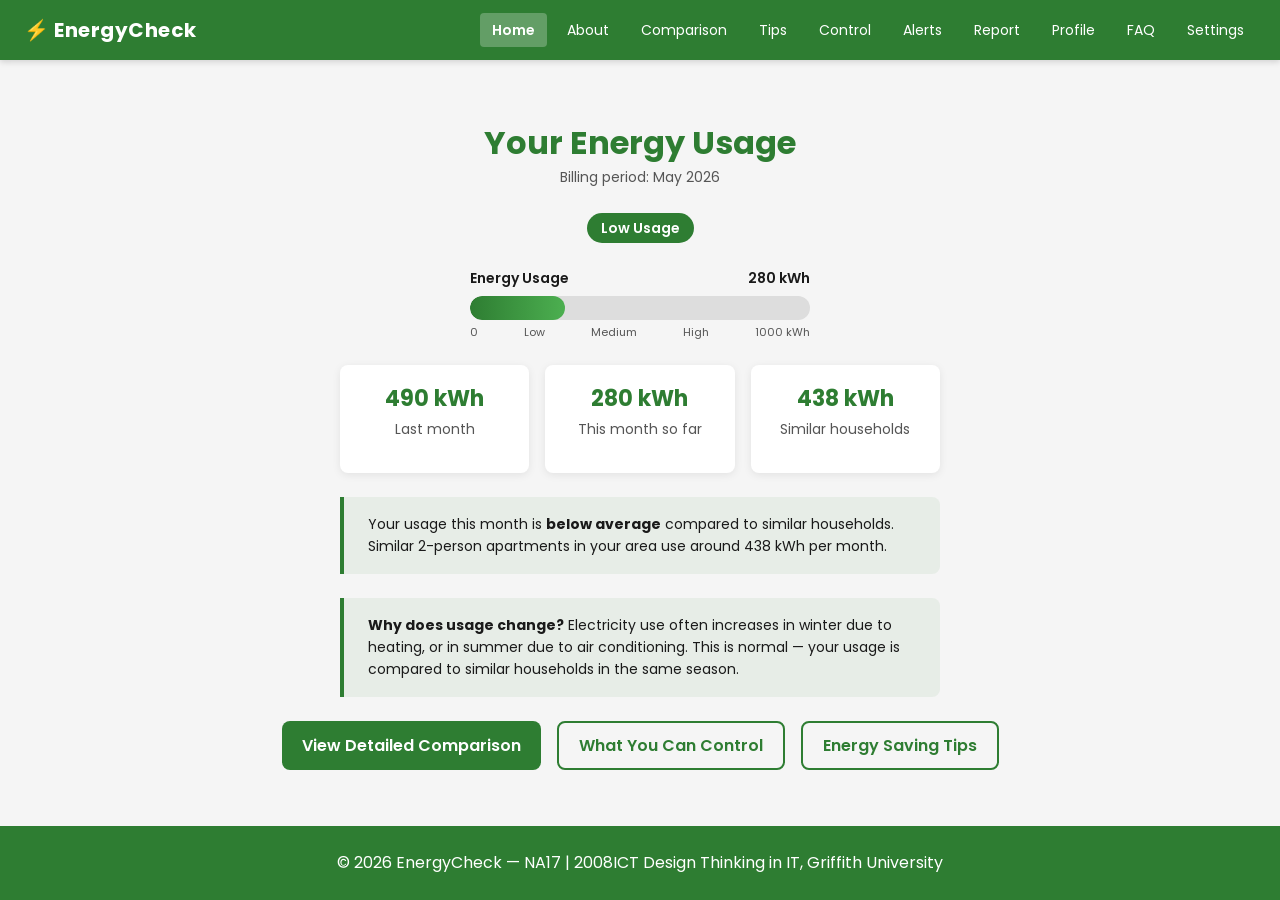
==== index.html @ 5f7b2640 "Add explanation for seasonal electricity usage changes Added a section explaining why electricity us" ====
<!DOCTYPE html>
<html lang="en">

<head>
    <!--
        EnergyCheck — Home page
        Original author: Rana Toor s5371045, NA17
        Updated by: Vy (Thi Tuong Vy Truong) s5434825, NA17
        Changes: fixed <a class="brand"> to <span>, added <main> tag,
        added FR1 colour-coded status badge, added billing period context,
        added comparison context text, improved layout to align with
        Assignment 1 prototype (Section 6, Figure 5).
    -->
    <meta charset="UTF-8">
    <meta name="viewport" content="width=device-width, initial-scale=1.0">
    <link rel="stylesheet" href="style.css">
    <title>Home — EnergyCheck</title>

    <style>
        /* hero section — centre the meter card on the page */
        .hero {
            padding-top: var(--space-xl);
            padding-bottom: var(--space-lg);
            text-align: center;
        }

        /* energy meter bar */
        .meter-wrap {
            margin: var(--space-md) auto;
            max-width: 340px;
        }

        .meter-labels {
            display: flex;
            justify-content: space-between;
            font-size: var(--font-size-small);
            font-weight: 600;
            color: var(--color-text);
            margin-bottom: 6px;
        }

        .meter-bar {
            width: 100%;
            height: 24px;
            background-color: var(--color-border);
            border-radius: 12px;
            overflow: hidden;
        }

        .meter-fill {
            height: 100%;
            border-radius: 12px;
            width: 28%;
            background-color: var(--status-low);
            /* linear-gradient: self-directed learning — adds depth to the bar.
               Source: MDN Web Docs, linear-gradient() */
            background: linear-gradient(90deg, #2E7D32, #4caf50);
        }

        .meter-scale {
            display: flex;
            justify-content: space-between;
            font-size: 11px;
            color: var(--color-text-light);
            margin-top: 4px;
        }

        /* summary stat cards below the meter */
        .stat-grid {
            display: grid;
            grid-template-columns: 1fr 1fr 1fr;
            gap: var(--space-sm);
            margin: var(--space-md) auto;
            max-width: 600px;
        }

        .stat-card {
            text-align: center;
            padding: var(--space-sm);
        }

        .stat-card .stat-value {
            font-size: 22px;
            font-weight: 700;
            color: var(--color-primary);
            margin-bottom: 2px;
        }

        .stat-card .stat-label {
            font-size: var(--font-size-small);
            color: var(--color-text-light);
        }

        /* context callout */
        .context-box {
            background-color: rgba(46, 125, 50, 0.07);
            border-left: 4px solid var(--color-primary);
            border-radius: 0 var(--radius-md) var(--radius-md) 0;
            padding: var(--space-sm) var(--space-md);
            margin: var(--space-md) auto;
            max-width: 600px;
            text-align: left;
        }

        .context-box p {
            margin: 0;
            font-size: var(--font-size-small);
            color: var(--color-text);
        }

        /* action buttons row */
        .action-row {
            display: flex;
            flex-wrap: wrap;
            gap: var(--space-sm);
            justify-content: center;
            margin-top: var(--space-md);
        }

        @media (max-width: 600px) {
            .stat-grid {
                grid-template-columns: 1fr 1fr;
            }
        }
    </style>
</head>

<body>

    <!-- HEADER — updated by Vy: fixed <a class="brand"> to <span class="brand"> -->
    <header class="site-header">
        <span class="brand">⚡ EnergyCheck</span>

        <button class="nav-toggle" id="navToggle" aria-label="Open menu">
            <span></span>
            <span></span>
            <span></span>
        </button>

        <nav id="mainNav">
            <a href="index.html" class="active">Home</a>
            <a href="about.html">About</a>
            <a href="comparison.html">Comparison</a>
            <a href="tips.html">Tips</a>
            <a href="control.html">Control</a>
            <a href="alerts.html">Alerts</a>
            <a href="report.html">Report</a>
            <a href="profile.html">Profile</a>
            <a href="faq.html">FAQ</a>
            <a href="settings.html">Settings</a>
        </nav>
    </header>

    <!-- MAIN — added by Vy; original used <div class="wrapper"> without <main> -->
    <main>
        <div class="container">

            <!-- HERO — energy meter section (FR1) -->
            <section class="hero">

                <h1>Your Energy Usage</h1>
                <p class="text-muted" style="margin-top: 4px; margin-bottom: var(--space-md);">
                    Billing period: May 2026
                </p>

                <!-- FR1 — colour-coded status badge added by Vy -->
                <span class="status-badge low">Low Usage</span>

                <!-- energy meter bar — original by Rana, layout updated by Vy -->
                <div class="meter-wrap">
                    <div class="meter-labels">
                        <span>Energy Usage</span>
                        <span>280 kWh</span>
                    </div>
                    <div class="meter-bar">
                        <div class="meter-fill"></div>
                    </div>
                    <div class="meter-scale">
                        <span>0</span>
                        <span>Low</span>
                        <span>Medium</span>
                        <span>High</span>
                        <span>1000 kWh</span>
                    </div>
                </div>

                <!-- stat cards — original by Rana, updated to 3 cards by Vy to
                     add comparison context (FR3) -->
                <div class="stat-grid">
                    <div class="card stat-card">
                        <p class="stat-value">490 kWh</p>
                        <p class="stat-label">Last month</p>
                    </div>
                    <div class="card stat-card">
                        <p class="stat-value">280 kWh</p>
                        <p class="stat-label">This month so far</p>
                    </div>
                    <div class="card stat-card">
                        <p class="stat-value">438 kWh</p>
                        <p class="stat-label">Similar households</p>
                    </div>
                </div>

                <!-- context box — added by Vy to address evaluator feedback:
                     "graphs need more context so users know if usage is good or bad" -->
                <div class="context-box">
                    <p>
                        Your usage this month is <strong>below average</strong> compared to similar households.
                        Similar 2-person apartments in your area use around 438 kWh per month.
                    </p>
                </div>

                <!-- FR5 — simple explanation for higher bills added by Vy -->
                <div class="context-box" style="margin-top: var(--space-sm);">
                    <p>
                        <strong>Why does usage change?</strong>
                        Electricity use often increases in winter due to heating, or in summer due to
                        air conditioning. This is normal — your usage is compared to similar households
                        in the same season.
                    </p>
                </div>

                <!-- action buttons — original by Rana, updated to use shared .btn class -->
                <div class="action-row">
                    <a href="comparison.html" class="btn">View Detailed Comparison</a>
                    <a href="control.html" class="btn btn-outline">What You Can Control</a>
                    <a href="tips.html" class="btn btn-outline">Energy Saving Tips</a>
                </div>

            </section>

        </div>
    </main>

    <footer class="site-footer">
        <p>© 2026 EnergyCheck — NA17 | 2008ICT Design Thinking in IT, Griffith University</p>
    </footer>

    <script>
        document.getElementById('navToggle').addEventListener('click', function () {
            document.getElementById('mainNav').classList.toggle('open');
        });
    </script>

</body>

</html>
---- style.css ----
/*
    EnergyCheck — shared stylesheet
    Author: Vy (Thi Tuong Vy Truong) s5434825, NA17
    All team members link to this file. Individual page styles
    go in each page's own <style> block.
*/


/* Google Fonts — Poppins, chosen in our Assignment 1 style guide */
@import url('https://fonts.googleapis.com/css2?family=Poppins:wght@400;600;700&display=swap');


/* CSS variables — colours, fonts and spacing all come from
   section 5.2.3 of our design document */
:root {
    /* brand colours */
    --color-primary:    #2E7D32;   /* Forest Green */
    --color-secondary:  #FFBF00;   /* Amber */
    --color-alert:      #F01E2C;   /* Red */
    --color-bg:         #F5F5F5;   /* Off-White */
    --color-white:      #FFFFFF;
    --color-text:       #1A1A1A;
    --color-text-light: #555555;
    --color-border:     #DDDDDD;

    /* status colours for FR1 (green/amber/red indicator) */
    --status-low:    #2E7D32;
    --status-medium: #FFBF00;
    --status-high:   #F01E2C;

    /* typography */
    --font-main:       'Poppins', Helvetica, Roboto, sans-serif;
    --font-size-h1:    32px;
    --font-size-h2:    24px;
    --font-size-body:  16px;
    --font-size-small: 14px;

    /* spacing on an 8px grid */
    --space-xs: 8px;
    --space-sm: 16px;
    --space-md: 24px;
    --space-lg: 40px;
    --space-xl: 64px;

    --radius-sm: 4px;
    --radius-md: 8px;
    --radius-lg: 16px;

    --nav-height: 60px;
    --max-width:  1100px;
}


/* reset — zeroing default browser margin/padding so layout is consistent */
*, *::before, *::after {
    box-sizing: border-box;
    margin: 0;
    padding: 0;
}

body {
    font-family: var(--font-main);
    font-size: var(--font-size-body);
    background-color: var(--color-bg);
    color: var(--color-text);
    line-height: 1.6;
    min-height: 100vh;
    display: flex;
    flex-direction: column;
}

/* flex: 1 makes the footer stick to the bottom even on short pages */
main {
    flex: 1;
}

img {
    max-width: 100%;
    display: block;
}

a {
    color: var(--color-primary);
    text-decoration: none;
}

a:hover {
    text-decoration: underline;
}

ul {
    list-style: none;
}


/* typography — sizes match the style guide table in section 5.2.3 */
h1 {
    font-size: var(--font-size-h1);
    font-weight: 700;
    color: var(--color-primary);
    line-height: 1.2;
}

h2 {
    font-size: var(--font-size-h2);
    font-weight: 600;
    color: var(--color-text);
    line-height: 1.3;
}

h3 {
    font-size: 20px;
    font-weight: 600;
    color: var(--color-text);
}

p {
    font-size: var(--font-size-body);
    color: var(--color-text);
    margin-bottom: var(--space-sm);
}

.text-muted {
    color: var(--color-text-light);
    font-size: var(--font-size-small);
}


/* navigation — shared across all pages.
   Copy the <header class="site-header"> block into each HTML file.
   Add class="active" to the <a> that matches the current page. */
.site-header {
    background-color: var(--color-primary);
    height: var(--nav-height);
    display: flex;
    align-items: center;
    padding-left: var(--space-md);
    padding-right: var(--space-md);
    /* box-shadow from MDN — gives the nav a slight lift so it
       reads as separate from the page content below */
    box-shadow: 0 2px 6px rgba(0,0,0,0.15);
}

.site-header .brand {
    font-size: 20px;
    font-weight: 700;
    color: var(--color-white);
    white-space: nowrap;
    margin-right: auto;
    letter-spacing: 0.5px;
}

.site-header nav {
    display: flex;
    gap: var(--space-xs);
    align-items: center;
}

.site-header nav a {
    color: var(--color-white);
    font-size: var(--font-size-small);
    font-weight: 400;
    padding: 6px 12px;
    border-radius: var(--radius-sm);
    white-space: nowrap;
    /* transition from MDN — fades the hover background in
       instead of snapping, looks less jarring */
    transition: background-color 0.2s;
}

.site-header nav a:hover {
    background-color: rgba(255,255,255,0.15);
    text-decoration: none;
}

.site-header nav a.active {
    background-color: rgba(255,255,255,0.25);
    font-weight: 600;
}

/* NOTE FOR TEAM: to make the mobile menu work, paste this before </body> in your HTML file:

   <script>
     document.querySelector('.nav-toggle')
       .addEventListener('click', function() {
         document.querySelector('.site-header nav')
           .classList.toggle('open');
       });
   </script>
*/

/* hamburger button — only shows on mobile, hidden on desktop */
.nav-toggle {
    display: none;
    background: none;
    border: none;
    cursor: pointer;
    padding: var(--space-xs);
}

.nav-toggle span {
    display: block;
    width: 22px;
    height: 2px;
    background-color: var(--color-white);
    margin-top: 4px;
    margin-bottom: 4px;
    border-radius: 2px;
}

/* responsive nav — collapses to hamburger below 768px */
@media (max-width: 768px) {
    .nav-toggle {
        display: block;
    }

    .site-header nav {
        display: none;
        position: absolute;
        top: var(--nav-height);
        left: 0;
        right: 0;
        background-color: var(--color-primary);
        flex-direction: column;
        align-items: flex-start;
        padding: var(--space-sm) var(--space-md);
        gap: 4px;
        box-shadow: 0 4px 10px rgba(0,0,0,0.2);
    }

    /* JS in each page adds .open to show the menu */
    .site-header nav.open {
        display: flex;
    }

    .site-header nav a {
        width: 100%;
        padding: 10px 12px;
    }
}


/* footer */
.site-footer {
    background-color: var(--color-primary);
    color: var(--color-white);
    text-align: center;
    padding: var(--space-md);
    font-size: var(--font-size-small);
    margin-top: auto;
}

.site-footer p {
    color: var(--color-white);
    margin: 0;
}


/* layout helpers */
.container {
    max-width: var(--max-width);
    margin-left: auto;
    margin-right: auto;
    padding-left: var(--space-md);
    padding-right: var(--space-md);
}

.page-section {
    padding-top: var(--space-lg);
    padding-bottom: var(--space-lg);
}

.section-title {
    margin-bottom: var(--space-md);
    padding-bottom: var(--space-xs);
    border-bottom: 2px solid var(--color-primary);
}


/* buttons — style from section 5.2.3 (green bg, white text, 8px radius) */
.btn {
    display: inline-flex;
    align-items: center;
    justify-content: center;
    background-color: var(--color-primary);
    color: var(--color-white);
    border: none;
    border-radius: var(--radius-md);
    padding: 10px 20px;
    font-family: var(--font-main);
    font-size: var(--font-size-body);
    font-weight: 600;
    cursor: pointer;
    transition: background-color 0.2s; /* MDN — same idea as nav hover */
}

.btn:hover {
    background-color: #1b5e20;
    text-decoration: none;
}

.btn-secondary {
    background-color: var(--color-secondary);
    color: var(--color-text);
}

.btn-secondary:hover {
    background-color: #e5ac00;
}

.btn-outline {
    background-color: transparent;
    color: var(--color-primary);
    border: 2px solid var(--color-primary);
}

.btn-outline:hover {
    background-color: var(--color-primary);
    color: var(--color-white);
}


/* cards */
.card {
    background-color: var(--color-white);
    border-radius: var(--radius-md);
    padding: var(--space-md);
    box-shadow: 0 2px 8px rgba(0,0,0,0.08); /* MDN box-shadow */
}

.card-grid {
    display: grid;
    gap: var(--space-md);
    grid-template-columns: repeat(auto-fit, minmax(260px, 1fr));
}


/* status badges — FR1 colour-coded indicator (green/amber/red) */
.status-badge {
    display: inline-block;
    padding: 4px 14px;
    border-radius: 20px;
    font-size: var(--font-size-small);
    font-weight: 600;
    color: var(--color-white);
}

.status-badge.low    { background-color: var(--status-low); }
.status-badge.medium { background-color: var(--status-medium); color: var(--color-text); }
.status-badge.high   { background-color: var(--status-high); }


/* form elements — used on the Settings page */
.form-group {
    margin-bottom: var(--space-md);
}

.form-group label {
    display: block;
    font-weight: 600;
    margin-bottom: var(--space-xs);
    font-size: var(--font-size-body);
}

.form-group input[type="text"],
.form-group input[type="number"],
.form-group input[type="email"],
.form-group select {
    width: 100%;
    padding: 10px 12px;
    border: 1.5px solid var(--color-border);
    border-radius: var(--radius-md);
    font-family: var(--font-main);
    font-size: var(--font-size-body);
    background-color: var(--color-white);
    color: var(--color-text);
    transition: border-color 0.2s; /* highlights the focused field */
}

.form-group input:focus,
.form-group select:focus {
    outline: none;
    border-color: var(--color-primary);
}


/* toggle switch rows */
.toggle-row {
    display: flex;
    align-items: center;
    justify-content: space-between;
    padding-top: var(--space-sm);
    padding-bottom: var(--space-sm);
    border-bottom: 1px solid var(--color-border);
    gap: var(--space-sm);
}

.toggle-row:last-child {
    border-bottom: none;
}

.toggle-label {
    font-size: var(--font-size-body);
}

.toggle-label .description {
    display: block;
    font-size: var(--font-size-small);
    color: var(--color-text-light);
    font-weight: 400;
}

/* CSS-only toggle switch — learned from MDN.
   The real checkbox is hidden; the visible part is a styled <span>
   that moves using transform when the input is :checked. */
.toggle {
    position: relative;
    display: inline-block;
    width: 48px;
    height: 26px;
    flex-shrink: 0;
}

.toggle input {
    opacity: 0;
    width: 0;
    height: 0;
}

.toggle-slider {
    position: absolute;
    top: 0;
    left: 0;
    right: 0;
    bottom: 0;
    background-color: var(--color-border);
    border-radius: 26px;
    cursor: pointer;
    transition: background-color 0.2s;
}

.toggle-slider::before {
    content: '';
    position: absolute;
    height: 20px;
    width: 20px;
    left: 3px;
    bottom: 3px;
    background-color: var(--color-white);
    border-radius: 50%;
    transition: transform 0.2s; /* slides the circle across when toggled */
}

.toggle input:checked + .toggle-slider {
    background-color: var(--color-primary);
}

.toggle input:checked + .toggle-slider::before {
    transform: translateX(22px);
}


/* dark mode — activated by adding class="dark-mode" to <body>.
   Overriding the variables here means every element updates automatically
   without needing separate dark-mode rules for each one. */
body.dark-mode {
    --color-bg:         #1A1A1A;
    --color-text:       #F0F0F0;
    --color-text-light: #AAAAAA;
    --color-border:     #444444;
    --color-white:      #2A2A2A;
}

body.dark-mode .site-header,
body.dark-mode .site-footer {
    background-color: #1B4D1E;
}

body.dark-mode .card {
    background-color: #2A2A2A;
    box-shadow: 0 2px 8px rgba(0,0,0,0.3);
}
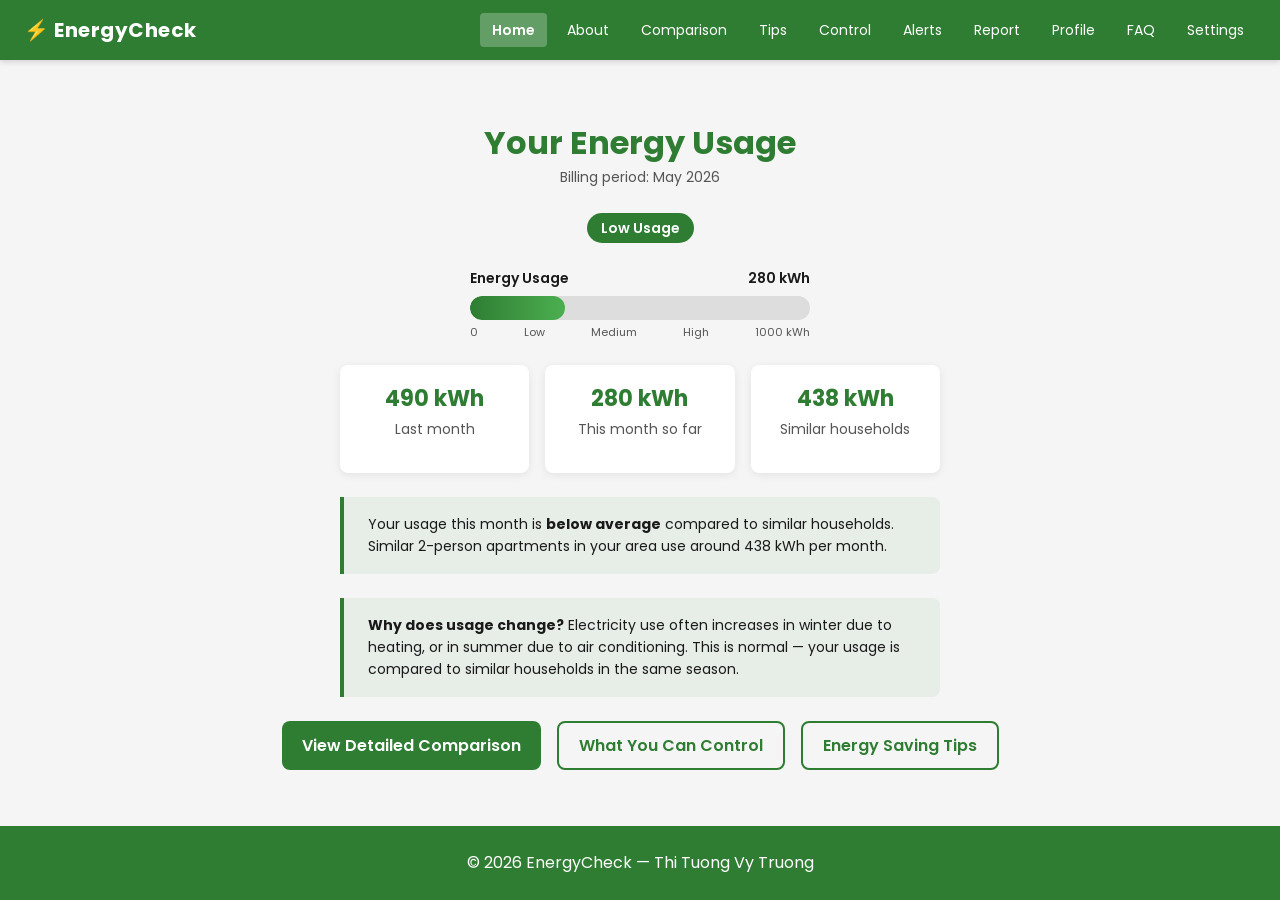
==== commit e9bf04ac: "Implement splash animation on homepage Added splash animation styles for homepage." ====
--- a/index.html
+++ b/index.html
@@ -13,10 +13,62 @@
     -->
     <meta charset="UTF-8">
     <meta name="viewport" content="width=device-width, initial-scale=1.0">
+    <link rel="stylesheet" href="reset.css">
     <link rel="stylesheet" href="style.css">
     <title>Home — EnergyCheck</title>
 
     <style>
+        /* splash animation — homepage only.
+           Runs once on load: a brief overlay + logo fades in then out.
+           Moved here from style.css so it doesn't fire on every page navigation.
+           prefers-reduced-motion cuts it to near-zero for users with motion sensitivity. */
+
+        body::before,
+        body::after {
+            content: '';
+            position: fixed;
+            pointer-events: none;
+            z-index: 9999;
+        }
+
+        body::before {
+            inset: 0;
+            background: radial-gradient(circle at center,
+                    rgba(46, 125, 50, 0.10),
+                    transparent 40%),
+                var(--color-bg);
+            animation: energycheck-overlay 0.9s ease forwards;
+        }
+
+        body::after {
+            top: 50%;
+            left: 50%;
+            transform: translate(-50%, -50%) scale(0.88);
+            font-family: var(--font-main);
+            font-size: 1.6rem;
+            font-weight: 700;
+            color: var(--color-primary);
+            content: '⚡ EnergyCheck';
+            white-space: nowrap;
+            animation: energycheck-logo 0.9s ease forwards;
+        }
+
+        @keyframes energycheck-overlay {
+            0%, 55% { opacity: 1; visibility: visible; }
+            100% { opacity: 0; visibility: hidden; }
+        }
+
+        @keyframes energycheck-logo {
+            0% { opacity: 0; transform: translate(-50%, -50%) scale(0.80); }
+            35% { opacity: 1; transform: translate(-50%, -50%) scale(1); }
+            65% { opacity: 1; transform: translate(-50%, -50%) scale(1); }
+            100% { opacity: 0; transform: translate(-50%, -50%) scale(1.06); visibility: hidden; }
+        }
+
+        @media (prefers-reduced-motion: reduce) {
+            body::before, body::after { animation-duration: 0.01ms; }
+        }
+
         /* hero section — centre the meter card on the page */
         .hero {
             padding-top: var(--space-xl);
@@ -130,12 +182,6 @@
     <!-- HEADER — updated by Vy: fixed <a class="brand"> to <span class="brand"> -->
     <header class="site-header">
         <span class="brand">⚡ EnergyCheck</span>
-
-        <button class="nav-toggle" id="navToggle" aria-label="Open menu">
-            <span></span>
-            <span></span>
-            <span></span>
-        </button>
 
         <nav id="mainNav">
             <a href="index.html" class="active">Home</a>
@@ -172,7 +218,8 @@
                         <span>Energy Usage</span>
                         <span>280 kWh</span>
                     </div>
-                    <div class="meter-bar">
+                    <div class="meter-bar" role="meter" aria-label="Energy usage meter" aria-valuenow="280"
+                        aria-valuemin="0" aria-valuemax="1000" aria-valuetext="280 kilowatt hours, low usage">
                         <div class="meter-fill"></div>
                     </div>
                     <div class="meter-scale">
@@ -233,15 +280,9 @@
     </main>
 
     <footer class="site-footer">
-        <p>© 2026 EnergyCheck — NA17 | 2008ICT Design Thinking in IT, Griffith University</p>
+        <p>© 2026 EnergyCheck — Thi Tuong Vy Truong</p>
     </footer>
 
-    <script>
-        document.getElementById('navToggle').addEventListener('click', function () {
-            document.getElementById('mainNav').classList.toggle('open');
-        });
-    </script>
-
 </body>
 
 </html>
--- a/style.css
+++ b/style.css
@@ -14,25 +14,29 @@
    section 5.2.3 of our design document */
 :root {
     /* brand colours */
-    --color-primary:    #2E7D32;   /* Forest Green */
-    --color-secondary:  #FFBF00;   /* Amber */
-    --color-alert:      #F01E2C;   /* Red */
-    --color-bg:         #F5F5F5;   /* Off-White */
-    --color-white:      #FFFFFF;
-    --color-text:       #1A1A1A;
+    --color-primary: #2E7D32;
+    /* Forest Green */
+    --color-secondary: #FFBF00;
+    /* Amber */
+    --color-alert: #F01E2C;
+    /* Red */
+    --color-bg: #F5F5F5;
+    /* Off-White */
+    --color-white: #FFFFFF;
+    --color-text: #1A1A1A;
     --color-text-light: #555555;
-    --color-border:     #DDDDDD;
+    --color-border: #DDDDDD;
 
     /* status colours for FR1 (green/amber/red indicator) */
-    --status-low:    #2E7D32;
+    --status-low: #2E7D32;
     --status-medium: #FFBF00;
-    --status-high:   #F01E2C;
+    --status-high: #F01E2C;
 
     /* typography */
-    --font-main:       'Poppins', Helvetica, Roboto, sans-serif;
-    --font-size-h1:    32px;
-    --font-size-h2:    24px;
-    --font-size-body:  16px;
+    --font-main: 'Poppins', Helvetica, Roboto, sans-serif;
+    --font-size-h1: 32px;
+    --font-size-h2: 24px;
+    --font-size-body: 16px;
     --font-size-small: 14px;
 
     /* spacing on an 8px grid */
@@ -47,12 +51,14 @@
     --radius-lg: 16px;
 
     --nav-height: 60px;
-    --max-width:  1100px;
+    --max-width: 1100px;
 }
 
 
 /* reset — zeroing default browser margin/padding so layout is consistent */
-*, *::before, *::after {
+*,
+*::before,
+*::after {
     box-sizing: border-box;
     margin: 0;
     padding: 0;
@@ -138,7 +144,7 @@
     padding-right: var(--space-md);
     /* box-shadow from MDN — gives the nav a slight lift so it
        reads as separate from the page content below */
-    box-shadow: 0 2px 6px rgba(0,0,0,0.15);
+    box-shadow: 0 2px 6px rgba(0, 0, 0, 0.15);
 }
 
 .site-header .brand {
@@ -169,25 +175,16 @@
 }
 
 .site-header nav a:hover {
-    background-color: rgba(255,255,255,0.15);
+    background-color: rgba(255, 255, 255, 0.15);
     text-decoration: none;
 }
 
 .site-header nav a.active {
-    background-color: rgba(255,255,255,0.25);
+    background-color: rgba(255, 255, 255, 0.25);
     font-weight: 600;
 }
 
-/* NOTE FOR TEAM: to make the mobile menu work, paste this before </body> in your HTML file:
-
-   <script>
-     document.querySelector('.nav-toggle')
-       .addEventListener('click', function() {
-         document.querySelector('.site-header nav')
-           .classList.toggle('open');
-       });
-   </script>
-*/
+
 
 /* hamburger button — only shows on mobile, hidden on desktop */
 .nav-toggle {
@@ -225,7 +222,7 @@
         align-items: flex-start;
         padding: var(--space-sm) var(--space-md);
         gap: 4px;
-        box-shadow: 0 4px 10px rgba(0,0,0,0.2);
+        box-shadow: 0 4px 10px rgba(0, 0, 0, 0.2);
     }
 
     /* JS in each page adds .open to show the menu */
@@ -291,7 +288,8 @@
     font-size: var(--font-size-body);
     font-weight: 600;
     cursor: pointer;
-    transition: background-color 0.2s; /* MDN — same idea as nav hover */
+    transition: background-color 0.2s;
+    /* MDN — same idea as nav hover */
 }
 
 .btn:hover {
@@ -325,7 +323,8 @@
     background-color: var(--color-white);
     border-radius: var(--radius-md);
     padding: var(--space-md);
-    box-shadow: 0 2px 8px rgba(0,0,0,0.08); /* MDN box-shadow */
+    box-shadow: 0 2px 8px rgba(0, 0, 0, 0.08);
+    /* MDN box-shadow */
 }
 
 .card-grid {
@@ -345,9 +344,18 @@
     color: var(--color-white);
 }
 
-.status-badge.low    { background-color: var(--status-low); }
-.status-badge.medium { background-color: var(--status-medium); color: var(--color-text); }
-.status-badge.high   { background-color: var(--status-high); }
+.status-badge.low {
+    background-color: var(--status-low);
+}
+
+.status-badge.medium {
+    background-color: var(--status-medium);
+    color: var(--color-text);
+}
+
+.status-badge.high {
+    background-color: var(--status-high);
+}
 
 
 /* form elements — used on the Settings page */
@@ -374,7 +382,8 @@
     font-size: var(--font-size-body);
     background-color: var(--color-white);
     color: var(--color-text);
-    transition: border-color 0.2s; /* highlights the focused field */
+    transition: border-color 0.2s;
+    /* highlights the focused field */
 }
 
 .form-group input:focus,
@@ -448,14 +457,15 @@
     bottom: 3px;
     background-color: var(--color-white);
     border-radius: 50%;
-    transition: transform 0.2s; /* slides the circle across when toggled */
-}
-
-.toggle input:checked + .toggle-slider {
+    transition: transform 0.2s;
+    /* slides the circle across when toggled */
+}
+
+.toggle input:checked+.toggle-slider {
     background-color: var(--color-primary);
 }
 
-.toggle input:checked + .toggle-slider::before {
+.toggle input:checked+.toggle-slider::before {
     transform: translateX(22px);
 }
 
@@ -464,11 +474,11 @@
    Overriding the variables here means every element updates automatically
    without needing separate dark-mode rules for each one. */
 body.dark-mode {
-    --color-bg:         #1A1A1A;
-    --color-text:       #F0F0F0;
+    --color-bg: #1A1A1A;
+    --color-text: #F0F0F0;
     --color-text-light: #AAAAAA;
-    --color-border:     #444444;
-    --color-white:      #2A2A2A;
+    --color-border: #444444;
+    --color-white: #2A2A2A;
 }
 
 body.dark-mode .site-header,
@@ -478,5 +488,97 @@
 
 body.dark-mode .card {
     background-color: #2A2A2A;
-    box-shadow: 0 2px 8px rgba(0,0,0,0.3);
-}
+    box-shadow: 0 2px 8px rgba(0, 0, 0, 0.3);
+}
+
+/* ============================================================
+   PAGE TRANSITION — add this block to the bottom of style.css
+   Author: Vy (Thi Tuong Vy Truong) s5434825, NA17
+
+   How it works:
+   - body::before  = a full-screen cream overlay that fades out
+   - body::after   = the ⚡ EnergyCheck text that appears briefly
+     in the centre of the screen, then fades out
+   - Both animations run once on every page load automatically —
+     no changes needed to any HTML file.
+   - prefers-reduced-motion: cuts animation to near-zero for
+     users who have motion sensitivity enabled in their OS.
+   ============================================================ */
+
+body::before,
+body::after {
+    content: '';
+    position: fixed;
+    pointer-events: none;
+    z-index: 9999;
+}
+
+/* full-screen overlay — fades from opaque to transparent */
+body::before {
+    inset: 0;
+    background: radial-gradient(circle at center,
+            rgba(46, 125, 50, 0.10),
+            transparent 40%),
+        var(--color-bg);
+    animation: energycheck-overlay 0.9s ease forwards;
+}
+
+/* centred logo text — scales up and fades out */
+body::after {
+    top: 50%;
+    left: 50%;
+    transform: translate(-50%, -50%) scale(0.88);
+    font-family: var(--font-main);
+    font-size: 1.6rem;
+    font-weight: 700;
+    color: var(--color-primary);
+    content: '⚡ EnergyCheck';
+    white-space: nowrap;
+    animation: energycheck-logo 0.9s ease forwards;
+}
+
+@keyframes energycheck-overlay {
+
+    0%,
+    55% {
+        opacity: 1;
+        visibility: visible;
+    }
+
+    100% {
+        opacity: 0;
+        visibility: hidden;
+    }
+}
+
+@keyframes energycheck-logo {
+    0% {
+        opacity: 0;
+        transform: translate(-50%, -50%) scale(0.80);
+    }
+
+    35% {
+        opacity: 1;
+        transform: translate(-50%, -50%) scale(1);
+    }
+
+    65% {
+        opacity: 1;
+        transform: translate(-50%, -50%) scale(1);
+    }
+
+    100% {
+        opacity: 0;
+        transform: translate(-50%, -50%) scale(1.06);
+        visibility: hidden;
+    }
+}
+
+/* accessibility — respect reduced-motion OS preference */
+@media (prefers-reduced-motion: reduce) {
+
+    body::before,
+    body::after {
+        animation-duration: 0.01ms;
+    }
+}
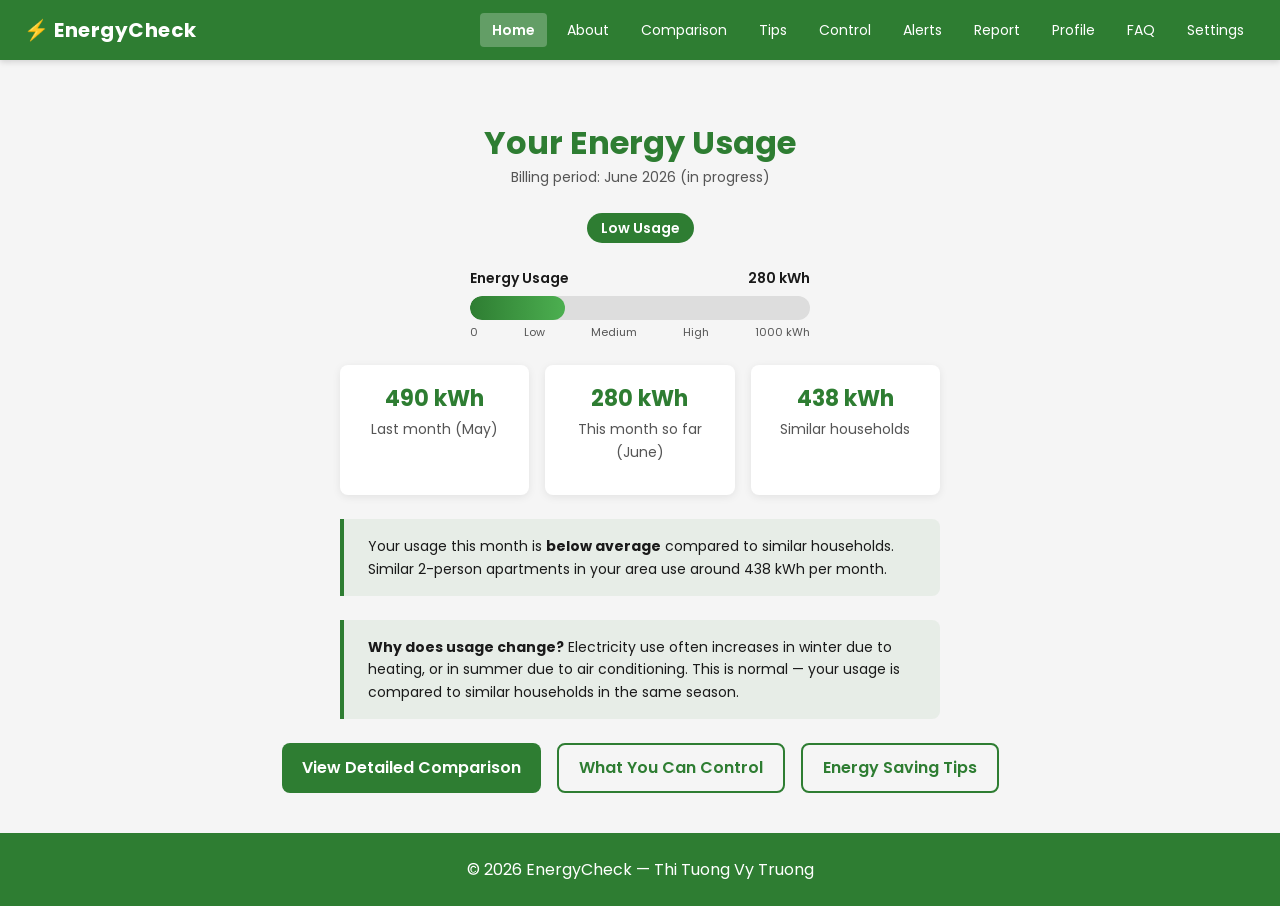
==== commit 1a354ecb: "Update billing period and month labels in index.html" ====
--- a/index.html
+++ b/index.html
@@ -12,6 +12,7 @@
         Assignment 1 prototype (Section 6, Figure 5).
     -->
     <meta charset="UTF-8">
+    <meta name="description" content="EnergyCheck — see your household electricity usage at a glance. Colour-coded status, monthly comparison, and renter-friendly tips.">
     <meta name="viewport" content="width=device-width, initial-scale=1.0">
     <link rel="stylesheet" href="reset.css">
     <link rel="stylesheet" href="style.css">
@@ -182,6 +183,10 @@
     <!-- HEADER — updated by Vy: fixed <a class="brand"> to <span class="brand"> -->
     <header class="site-header">
         <span class="brand">⚡ EnergyCheck</span>
+
+        <button id="navToggle" class="nav-toggle" aria-label="Open navigation menu" aria-expanded="false">
+            <span></span><span></span><span></span>
+        </button>
 
         <nav id="mainNav">
             <a href="index.html" class="active">Home</a>
@@ -206,7 +211,7 @@
 
                 <h1>Your Energy Usage</h1>
                 <p class="text-muted" style="margin-top: 4px; margin-bottom: var(--space-md);">
-                    Billing period: May 2026
+                    Billing period: June 2026 (in progress)
                 </p>
 
                 <!-- FR1 — colour-coded status badge added by Vy -->
@@ -236,11 +241,11 @@
                 <div class="stat-grid">
                     <div class="card stat-card">
                         <p class="stat-value">490 kWh</p>
-                        <p class="stat-label">Last month</p>
+                        <p class="stat-label">Last month (May)</p>
                     </div>
                     <div class="card stat-card">
                         <p class="stat-value">280 kWh</p>
-                        <p class="stat-label">This month so far</p>
+                        <p class="stat-label">This month so far (June)</p>
                     </div>
                     <div class="card stat-card">
                         <p class="stat-value">438 kWh</p>
@@ -283,6 +288,7 @@
         <p>© 2026 EnergyCheck — Thi Tuong Vy Truong</p>
     </footer>
 
+    <script src="nav.js"></script>
 </body>
 
 </html>
--- a/style.css
+++ b/style.css
@@ -1,7 +1,7 @@
 /*
     EnergyCheck — shared stylesheet
-    Author: Vy (Thi Tuong Vy Truong) s5434825, NA17
-    All team members link to this file. Individual page styles
+    Author: Thi Tuong Vy Truong
+    All pages link to this file. Individual page styles
     go in each page's own <style> block.
 */
 
@@ -199,7 +199,8 @@
     display: block;
     width: 22px;
     height: 2px;
-    background-color: var(--color-white);
+    /* always white regardless of dark mode — nav bg is always green */
+    background-color: #ffffff;
     margin-top: 4px;
     margin-bottom: 4px;
     border-radius: 2px;
@@ -491,94 +492,26 @@
     box-shadow: 0 2px 8px rgba(0, 0, 0, 0.3);
 }
 
-/* ============================================================
-   PAGE TRANSITION — add this block to the bottom of style.css
-   Author: Vy (Thi Tuong Vy Truong) s5434825, NA17
-
-   How it works:
-   - body::before  = a full-screen cream overlay that fades out
-   - body::after   = the ⚡ EnergyCheck text that appears briefly
-     in the centre of the screen, then fades out
-   - Both animations run once on every page load automatically —
-     no changes needed to any HTML file.
-   - prefers-reduced-motion: cuts animation to near-zero for
-     users who have motion sensitivity enabled in their OS.
-   ============================================================ */
-
-body::before,
-body::after {
-    content: '';
-    position: fixed;
-    pointer-events: none;
-    z-index: 9999;
-}
-
-/* full-screen overlay — fades from opaque to transparent */
-body::before {
-    inset: 0;
-    background: radial-gradient(circle at center,
-            rgba(46, 125, 50, 0.10),
-            transparent 40%),
-        var(--color-bg);
-    animation: energycheck-overlay 0.9s ease forwards;
-}
-
-/* centred logo text — scales up and fades out */
-body::after {
-    top: 50%;
-    left: 50%;
-    transform: translate(-50%, -50%) scale(0.88);
-    font-family: var(--font-main);
-    font-size: 1.6rem;
-    font-weight: 700;
-    color: var(--color-primary);
-    content: '⚡ EnergyCheck';
-    white-space: nowrap;
-    animation: energycheck-logo 0.9s ease forwards;
-}
-
-@keyframes energycheck-overlay {
-
-    0%,
-    55% {
-        opacity: 1;
-        visibility: visible;
-    }
-
-    100% {
-        opacity: 0;
-        visibility: hidden;
-    }
-}
-
-@keyframes energycheck-logo {
-    0% {
-        opacity: 0;
-        transform: translate(-50%, -50%) scale(0.80);
-    }
-
-    35% {
-        opacity: 1;
-        transform: translate(-50%, -50%) scale(1);
-    }
-
-    65% {
-        opacity: 1;
-        transform: translate(-50%, -50%) scale(1);
-    }
-
-    100% {
-        opacity: 0;
-        transform: translate(-50%, -50%) scale(1.06);
-        visibility: hidden;
-    }
-}
-
-/* accessibility — respect reduced-motion OS preference */
-@media (prefers-reduced-motion: reduce) {
-
-    body::before,
-    body::after {
-        animation-duration: 0.01ms;
-    }
-}
+/* splash animation lives in index.html only — see the <style> block there */
+
+
+/* high contrast mode — activated by nav.js when user selects it in Settings */
+body.high-contrast {
+    --color-bg: #000000;
+    --color-text: #ffffff;
+    --color-text-light: #dddddd;
+    --color-border: #ffffff;
+    --color-white: #000000;
+    --color-primary: #00ff00;
+    --color-secondary: #ffff00;
+}
+
+body.high-contrast .site-header,
+body.high-contrast .site-footer {
+    background-color: #000000;
+    border-bottom: 2px solid #ffffff;
+}
+
+/* dark mode is controlled entirely by nav.js — no CSS media query.
+   JS reads OS preference on load, persists choice via localStorage,
+   and adds .dark-mode or .high-contrast class to <body>. */
